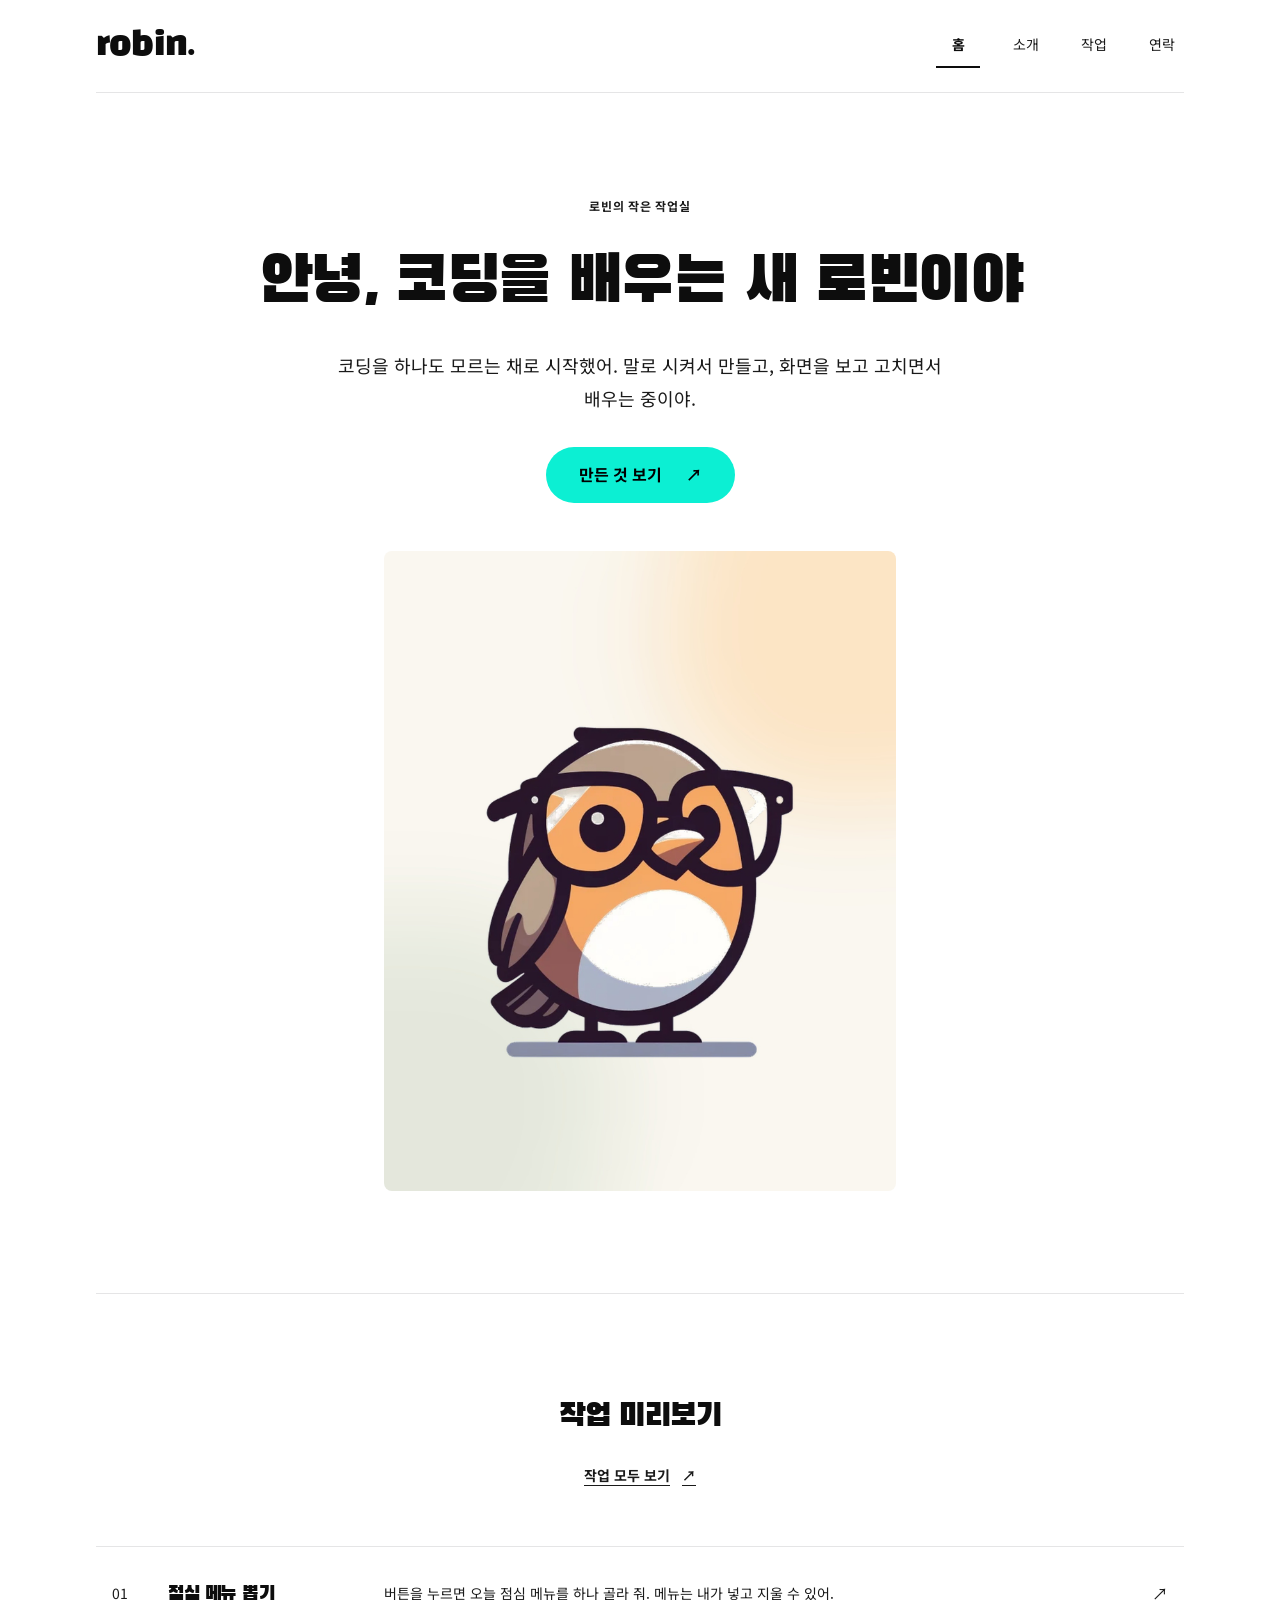
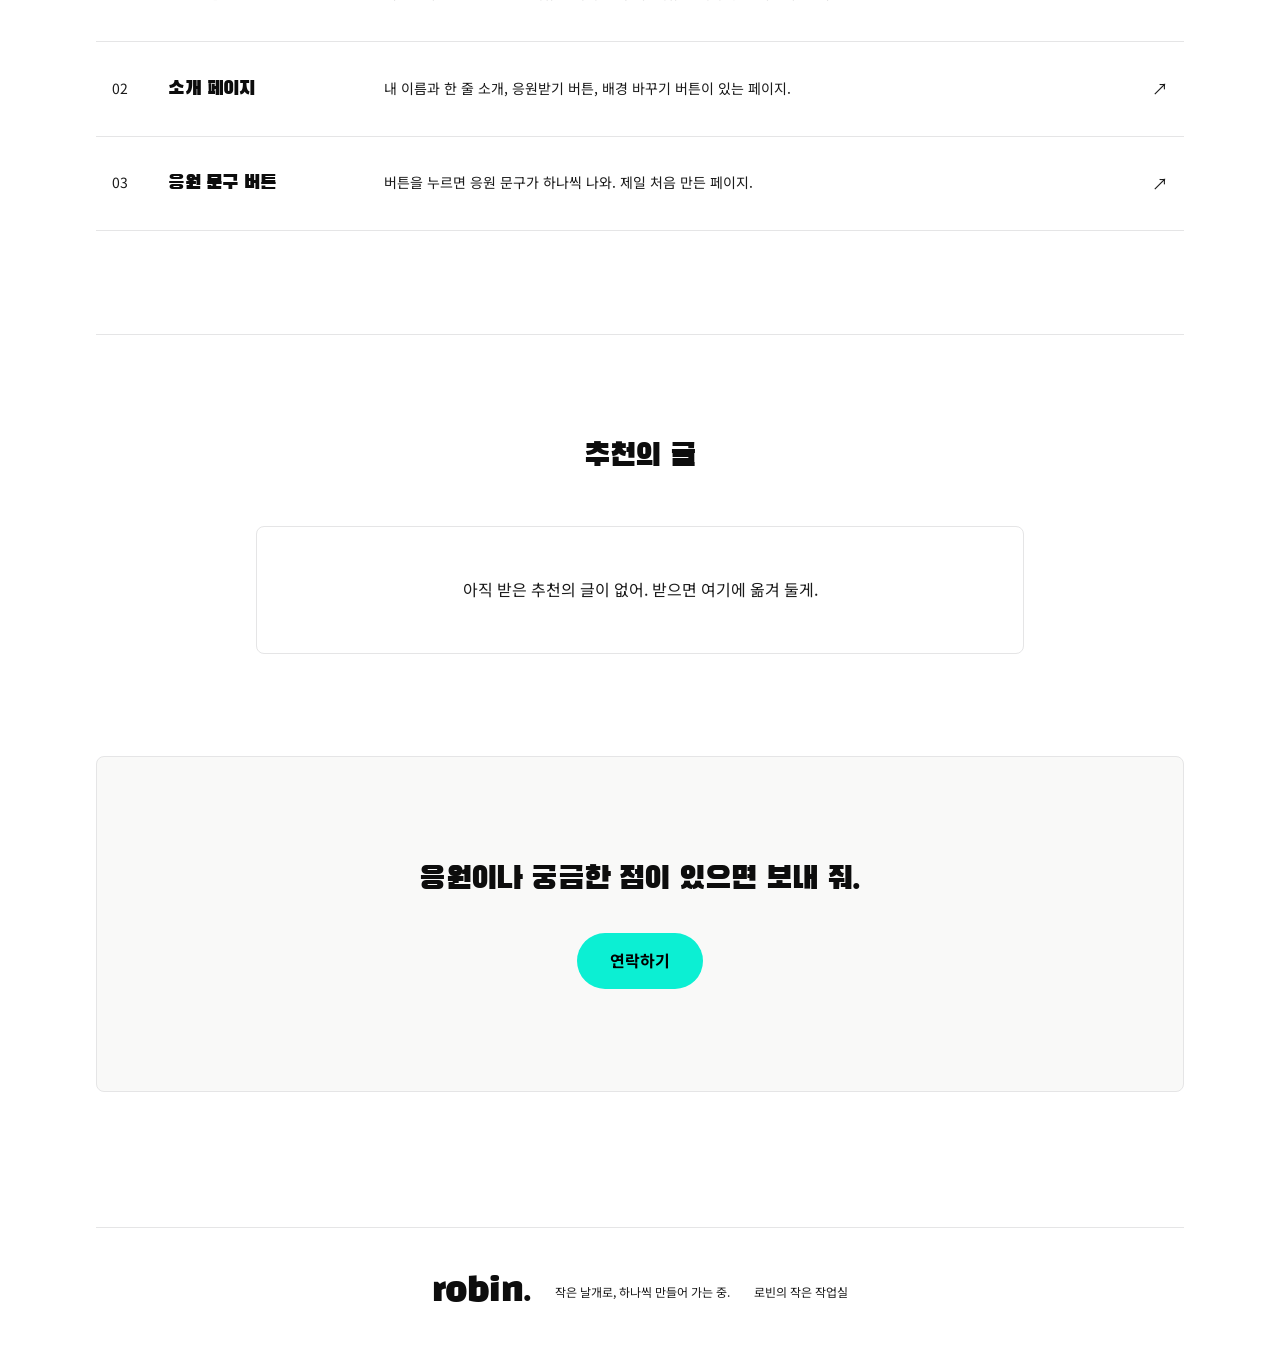
==== index.html @ fa88ef68 "Add files via upload" ====
<!DOCTYPE html>
<html lang="ko">
<head>
  <meta charset="UTF-8">
  <meta name="viewport" content="width=device-width, initial-scale=1.0">
  <meta name="description" content="코딩을 하나도 모르는 채로 시작했어. 말로 시켜서 만들고, 화면을 보고 고치면서 배우는 중이야.">
  <title>안녕, 코딩을 배우는 새 로빈이야 · 로빈의 작은 작업실</title>
  <link rel="icon" href="favicon.svg" type="image/svg+xml">
  <meta property="og:type" content="website">
  <meta property="og:locale" content="ko_KR">
  <meta property="og:site_name" content="로빈의 작은 작업실">
  <meta property="og:title" content="안녕, 코딩을 배우는 새 로빈이야 · 로빈의 작은 작업실">
  <meta property="og:description" content="코딩을 하나도 모르는 채로 시작했어. 말로 시켜서 만들고, 화면을 보고 고치면서 배우는 중이야.">
  <meta property="og:url" content="">
  <meta property="og:image" content="">
  <meta name="twitter:card" content="summary_large_image">
  <meta name="twitter:title" content="안녕, 코딩을 배우는 새 로빈이야 · 로빈의 작은 작업실">
  <meta name="twitter:description" content="코딩을 하나도 모르는 채로 시작했어. 말로 시켜서 만들고, 화면을 보고 고치면서 배우는 중이야.">
  <meta name="twitter:image" content="">
  <link rel="stylesheet" href="style.css">
  <script src="motion.js" defer></script>
</head>
<body>
  <a class="skip-link" href="#main">본문으로 건너뛰기</a>
  <header class="site-header wrap"><a class="brand" href="index.html" aria-label="로빈 홈">robin<span aria-hidden="true">.</span></a><nav aria-label="주 메뉴"><a href="index.html" aria-current="page">홈</a><a href="about.html">소개</a><a href="work.html">작업</a><a href="contact.html">연락</a></nav></header>
  <main id="main" class="wrap" tabindex="-1">
    <section class="hero">
      <div>
        <p class="eyebrow">로빈의 작은 작업실</p>
        <h1>안녕, 코딩을 배우는 새 로빈이야</h1>
        <p class="lead">코딩을 하나도 모르는 채로 시작했어. 말로 시켜서 만들고, 화면을 보고 고치면서 배우는 중이야.</p>
        <a class="button" href="work.html">만든 것 보기 <span aria-hidden="true">↗</span></a>
      </div>
      <img class="wrap" src="photo/profile.jpg" alt="로빈의 프로필 사진" width="1600" decoding="async">
    </section>
    <section class="section" aria-labelledby="preview-title">
      <div class="section-heading"><h2 id="preview-title">작업 미리보기</h2><a class="text-link" href="work.html">작업 모두 보기 <span aria-hidden="true">↗</span></a></div>
      <div class="preview-list">
        <a class="preview" href="work.html#lunch"><span class="number">01</span><h3>점심 메뉴 뽑기</h3><p>버튼을 누르면 오늘 점심 메뉴를 하나 골라 줘. 메뉴는 내가 넣고 지울 수 있어.</p><span aria-hidden="true">↗</span></a>
        <a class="preview" href="work.html#profile"><span class="number">02</span><h3>소개 페이지</h3><p>내 이름과 한 줄 소개, 응원받기 버튼, 배경 바꾸기 버튼이 있는 페이지.</p><span aria-hidden="true">↗</span></a>
        <a class="preview" href="work.html#cheer"><span class="number">03</span><h3>응원 문구 버튼</h3><p>버튼을 누르면 응원 문구가 하나씩 나와. 제일 처음 만든 페이지.</p><span aria-hidden="true">↗</span></a>
      </div>
    </section>
    <section class="section" aria-labelledby="recommendation-title">
      <div class="section-heading"><h2 id="recommendation-title">추천의 글</h2></div>
      <div class="recommendation-panel"><p>아직 받은 추천의 글이 없어. 받으면 여기에 옮겨 둘게.</p></div>
    </section>
    <section class="contact-banner" aria-labelledby="contact-banner-title">
      <h2 id="contact-banner-title">응원이나 궁금한 점이 있으면 보내 줘.</h2>
      <a class="button" href="contact.html">연락하기</a>
    </section>
  </main>
  <footer class="site-footer wrap"><a class="brand" href="index.html">robin<span aria-hidden="true">.</span></a><p>작은 날개로, 하나씩 만들어 가는 중.</p><span class="footer-note">로빈의 작은 작업실</span></footer>
</body>
</html>
---- style.css ----
@import url('https://fonts.googleapis.com/css2?family=Black+Han+Sans&family=Noto+Sans+KR:wght@400;700&display=swap');

/* 색 · 글꼴 · 크기 · 여백은 여기에서 한 번에 조절합니다. */
:root {
  --paper: #FFFFFF;
  --heading: #0D0D0D;
  --ink: #1A1A1A;
  --button-ink: #000000;
  --accent: #0CEFD3;
  --surface: #F9F9F8;
  --line: #E5E5E6;
  --clear: transparent;
  --font: "Noto Sans KR", sans-serif;
  --font-display: "Black Han Sans", "Noto Sans KR", sans-serif;
  --text-xs: .75rem;
  --text-sm: .875rem;
  --text-base: 1rem;
  --text-lead: 1.125rem;
  --text-h1: clamp(2.5rem, 6vw, 4rem);
  --text-h2: clamp(1.5rem, 3vw, 2rem);
  --text-h3: 1.25rem;
  --text-brand: 2rem;
  --weight-normal: 400;
  --weight-bold: 700;
  --leading: 1.85;
  --leading-heading: 1.3;
  --leading-brand: 1;
  --tracking-tight: -.025em;
  --tracking-label: .06em;
  --s0: 0;
  --s1: .25rem;
  --s2: .5rem;
  --s3: .75rem;
  --s4: 1rem;
  --s5: 1.5rem;
  --s6: 2rem;
  --s7: 3rem;
  --s8: 4rem;
  --gutter: clamp(1.25rem, 5vw, 4rem);
  --section-space: clamp(3rem, 8vw, 7rem);
  --content-width: 68rem;
  --heading-width: 52rem;
  --reading-width: 40rem;
  --portrait-width: 32rem;
  --panel-width: 48rem;
  --preview-number-width: 2rem;
  --preview-title-width: 12rem;
  --touch-size: 2.75rem;
  --button-height: 3rem;
  --radius-box: .5rem;
  --radius-pill: 999px;
  --line-width: 1px;
  --active-line-width: 2px;
  --focus-width: 3px;
  --focus-offset: .25rem;
  --underline-offset: .3em;
  --project-image-ratio: 4 / 3;
  --reveal-distance: 1rem;
  --reveal-duration: .5s;
  --reveal-easing: ease-out;
}

* { box-sizing: border-box; }
body {
  margin: var(--s0);
  min-height: 100vh;
  display: flex;
  flex-direction: column;
  background: var(--paper);
  color: var(--ink);
  font-family: var(--font);
  font-size: var(--text-base);
  font-weight: var(--weight-normal);
  line-height: var(--leading);
}
a { color: inherit; text-decoration: none; }
a:focus-visible, summary:focus-visible { outline: var(--focus-width) solid var(--heading); outline-offset: var(--focus-offset); }
a:hover { text-decoration: underline; text-underline-offset: var(--underline-offset); }
::selection { background: var(--heading); color: var(--paper); }
h1, h2, h3, p { margin: var(--s0); }
h1, h2, h3 {
  color: var(--heading);
  font-family: var(--font-display);
  font-weight: var(--weight-normal);
  line-height: var(--leading-heading);
  letter-spacing: var(--tracking-tight);
  word-break: keep-all;
  overflow-wrap: anywhere;
  text-wrap: balance;
}
h1 { font-size: var(--text-h1); }
h2 { font-size: var(--text-h2); }
h3 { font-size: var(--text-h3); }
p { word-break: keep-all; overflow-wrap: anywhere; }
p + p { margin-top: var(--s4); }
img { display: block; max-width: 100%; height: auto; border-radius: var(--radius-box); }
.wrap { width: min(100% - var(--gutter) * 2, var(--content-width)); margin-inline: auto; }
.site-header { display: flex; align-items: center; justify-content: space-between; gap: var(--s4); padding-block: var(--s5); border-bottom: var(--line-width) solid var(--line); }
.brand { color: var(--heading); font-family: var(--font-display); font-size: var(--text-brand); font-weight: var(--weight-normal); letter-spacing: var(--tracking-tight); line-height: var(--leading-brand); }
.brand span, .accent { color: var(--heading); }
nav { display: flex; gap: var(--s5); }
nav a { display: grid; place-items: center; min-height: var(--touch-size); min-width: var(--touch-size); font-size: var(--text-sm); border-bottom: var(--active-line-width) solid var(--clear); }
nav a[aria-current="page"] { color: var(--heading); border-color: var(--heading); font-weight: var(--weight-bold); }
main { flex: 1; min-width: var(--s0); }
.hero { display: grid; justify-items: center; gap: var(--s7); padding-block: var(--section-space); text-align: center; }
.hero > div { width: 100%; max-width: var(--heading-width); }
.hero p { max-width: var(--reading-width); margin-inline: auto; }
.hero > img.wrap { width: min(100%, var(--portrait-width)); }
.eyebrow { font-size: var(--text-xs); font-weight: var(--weight-bold); letter-spacing: var(--tracking-label); margin-bottom: var(--s5); }
.lead { font-size: var(--text-lead); margin-top: var(--s5); }
.button {
  display: inline-flex;
  align-items: center;
  justify-content: center;
  gap: var(--s5);
  max-width: 100%;
  min-height: var(--button-height);
  padding: var(--s3) var(--s6);
  border: var(--line-width) solid var(--clear);
  border-radius: var(--radius-pill);
  background: var(--accent);
  color: var(--button-ink);
  font-size: var(--text-base);
  font-weight: var(--weight-bold);
  text-align: center;
}
.button:hover { border-color: var(--button-ink); color: var(--button-ink); text-decoration: none; }
.button:active { background: var(--heading); color: var(--paper); }
.hero .button { margin-top: var(--s6); }
.text-link { display: inline-flex; align-items: center; justify-content: center; gap: var(--s3); min-height: var(--touch-size); font-size: var(--text-sm); font-weight: var(--weight-bold); text-decoration: underline; text-underline-offset: var(--underline-offset); }
.section { padding-block: var(--section-space); border-top: var(--line-width) solid var(--line); }
.section-heading { display: flex; flex-direction: column; align-items: center; gap: var(--s4); margin-bottom: var(--s7); text-align: center; }
.section-heading .eyebrow { margin-bottom: var(--s3); }
.preview { display: grid; grid-template-columns: var(--preview-number-width) var(--preview-title-width) minmax(0, 1fr) auto; align-items: center; gap: var(--s5); padding: var(--s6) var(--s4); border-top: var(--line-width) solid var(--line); }
.preview:last-child { border-bottom: var(--line-width) solid var(--line); }
.preview p, .number { font-size: var(--text-sm); }
.preview:hover { background: var(--surface); text-decoration: none; }
.preview:hover h3 { text-decoration: underline; text-underline-offset: var(--underline-offset); }
.site-footer { display: flex; flex-wrap: wrap; align-items: center; justify-content: center; gap: var(--s5); padding-block: var(--s7); margin-top: var(--s6); border-top: var(--line-width) solid var(--line); text-align: center; }
.site-footer p, .footer-note { font-size: var(--text-xs); }
.page-heading { padding-block: var(--section-space); text-align: center; }
.about-intro { padding-bottom: var(--section-space); }
.about-grid { display: grid; grid-template-columns: minmax(0, 1fr); gap: var(--s5); }
.about-card { min-width: var(--s0); padding: var(--s6) var(--s5); border: var(--line-width) solid var(--line); border-radius: var(--radius-box); text-align: center; }
.about-card h3 { margin-bottom: var(--s4); }
.project-grid { display: grid; grid-template-columns: minmax(0, 1fr); gap: var(--s5); padding-bottom: var(--section-space); }
.project { min-width: var(--s0); overflow: hidden; border: var(--line-width) solid var(--line); border-radius: var(--radius-box); scroll-margin-top: var(--s6); }
.project > img { width: 100%; aspect-ratio: var(--project-image-ratio); object-fit: cover; border-radius: var(--s0); }
.project-copy { min-width: var(--s0); padding: var(--s5); text-align: center; }
.project-copy h2 { font-size: var(--text-h3); margin-bottom: var(--s4); }
.project-copy .eyebrow { margin-bottom: var(--s3); }
.project-copy .text-link { margin-top: var(--s4); }
.muted { color: var(--ink); }
.contact-heading { padding-bottom: var(--s7); }
.contact-panel { display: flex; flex-direction: column; align-items: center; gap: var(--s6); max-width: var(--panel-width); padding: var(--s7); margin-inline: auto; margin-bottom: var(--s6); background: var(--surface); border: var(--line-width) solid var(--line); border-radius: var(--radius-box); text-align: center; }
.recommendation-panel { max-width: var(--panel-width); margin-inline: auto; padding: var(--s7) var(--s5); border: var(--line-width) solid var(--line); border-radius: var(--radius-box); text-align: center; }
.contact-banner { display: grid; justify-items: center; gap: var(--s6); padding: var(--section-space) var(--s5); margin-bottom: var(--section-space); background: var(--surface); border: var(--line-width) solid var(--line); border-radius: var(--radius-box); text-align: center; }
.contact-banner h2 { max-width: var(--reading-width); }
.faq { max-width: var(--panel-width); margin-inline: auto; }
.faq-list { border: var(--line-width) solid var(--line); border-radius: var(--radius-box); }
.faq details + details { border-top: var(--line-width) solid var(--line); }
.faq summary { min-height: var(--touch-size); padding: var(--s5); font-weight: var(--weight-bold); cursor: pointer; word-break: keep-all; overflow-wrap: anywhere; }
.faq summary:hover { text-decoration: underline; text-underline-offset: var(--underline-offset); }
.faq details p { padding: var(--s0) var(--s5) var(--s5); }
.contact-panel > div { max-width: 100%; }
.contact-panel .eyebrow { margin-bottom: var(--s3); }
.contact-panel p:last-child { margin-top: var(--s3); font-size: var(--text-sm); }
.skip-link { position: fixed; top: var(--s4); left: var(--s4); z-index: 10; padding: var(--s3) var(--s4); background: var(--heading); color: var(--paper); border-radius: var(--radius-box); transform: translateY(-200%); }
.skip-link:focus { transform: translateY(0); color: var(--paper); }

@keyframes section-reveal {
  from { opacity: 0; transform: translateY(var(--reveal-distance)); }
  to { opacity: 1; transform: translateY(0); }
}

@media (prefers-reduced-motion: no-preference) {
  .section-revealed {
    animation: section-reveal var(--reveal-duration) var(--reveal-easing) 1;
  }
  .section-revealed:focus-within { animation: none; }
}

@media (min-width: 761px) {
  .project-grid, .about-grid { grid-template-columns: repeat(3, minmax(0, 1fr)); }
}
@media (max-width: 760px) {
  .preview { grid-template-columns: var(--preview-number-width) minmax(0, 1fr) auto; gap: var(--s3); padding-inline: var(--s0); }
  .preview p { grid-column: 2; grid-row: 2; }
  .preview > span:last-child { grid-column: 3; grid-row: 1 / 3; }
  .site-footer { flex-direction: column; gap: var(--s4); }
  .contact-panel { padding: var(--s5); }
}
@media (max-width: 420px) {
  .site-header { flex-direction: column; gap: var(--s3); }
  nav { width: 100%; justify-content: space-between; gap: var(--s2); }
}
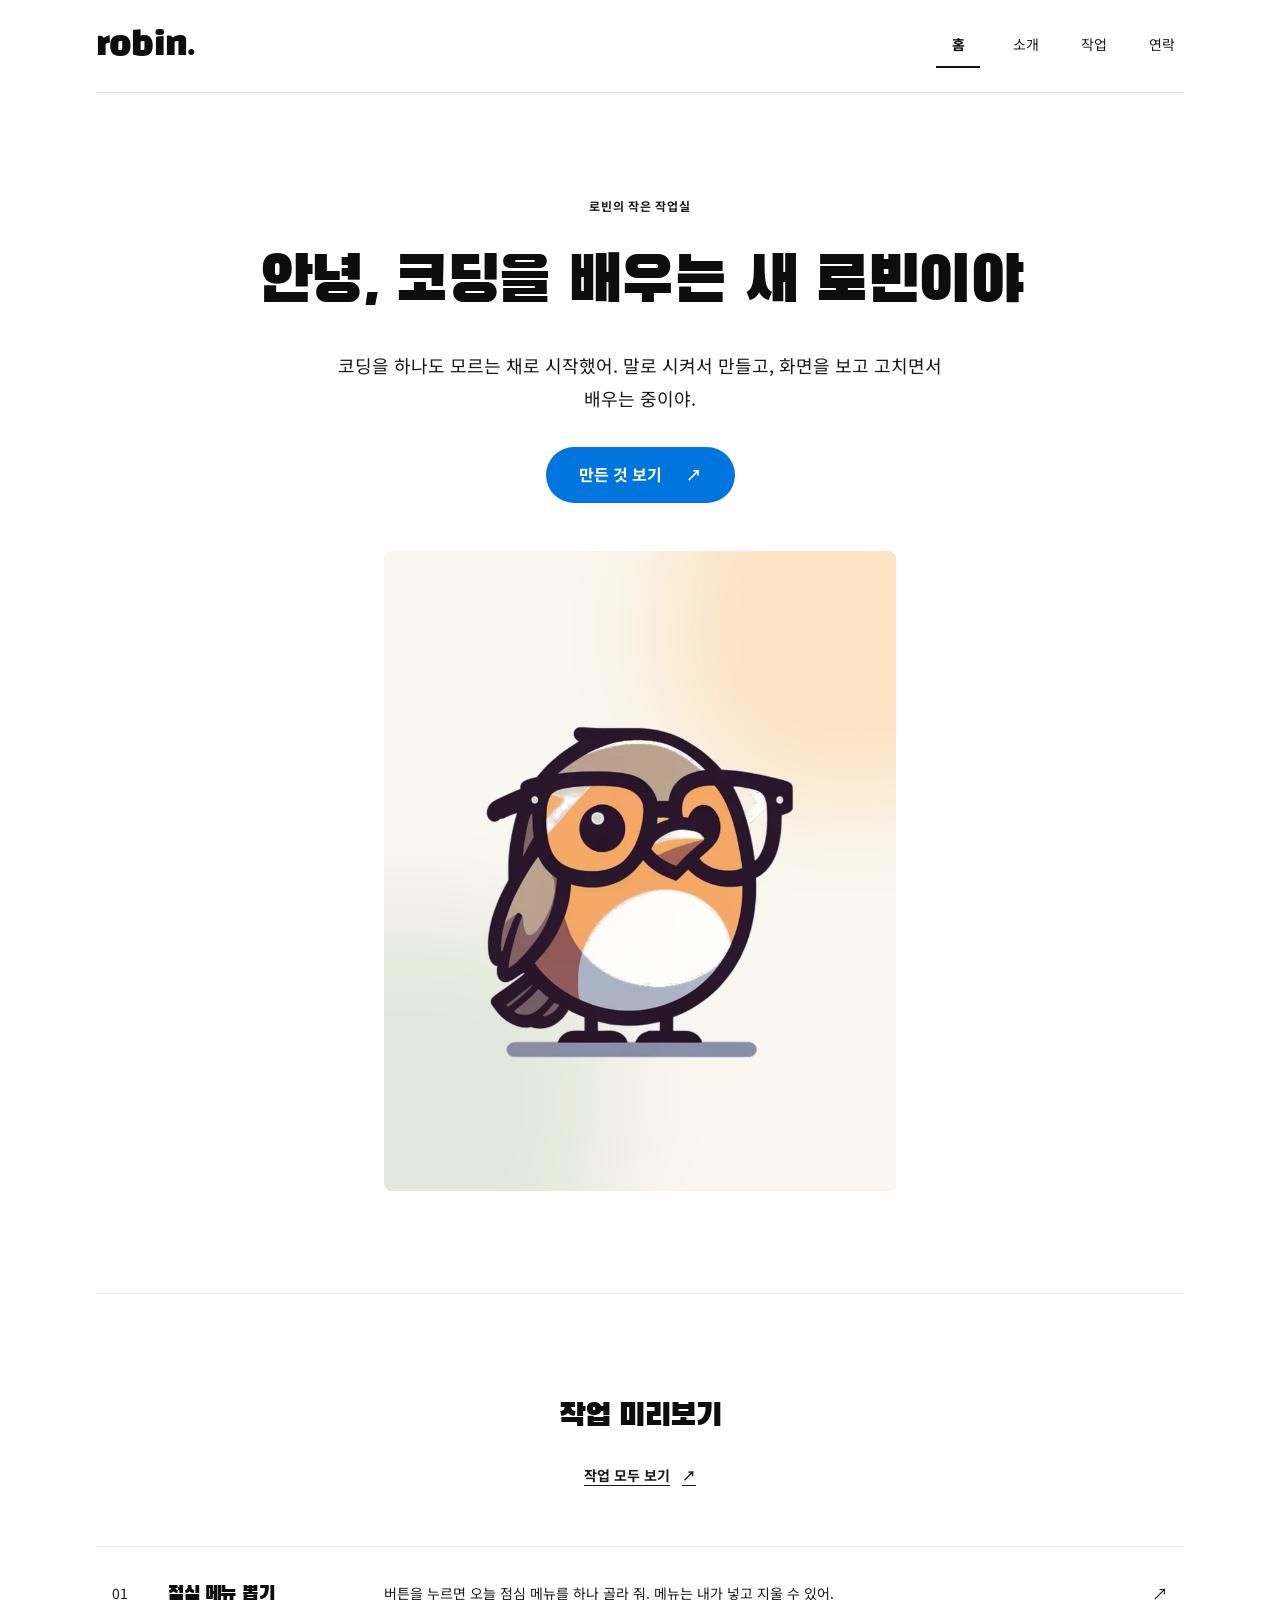
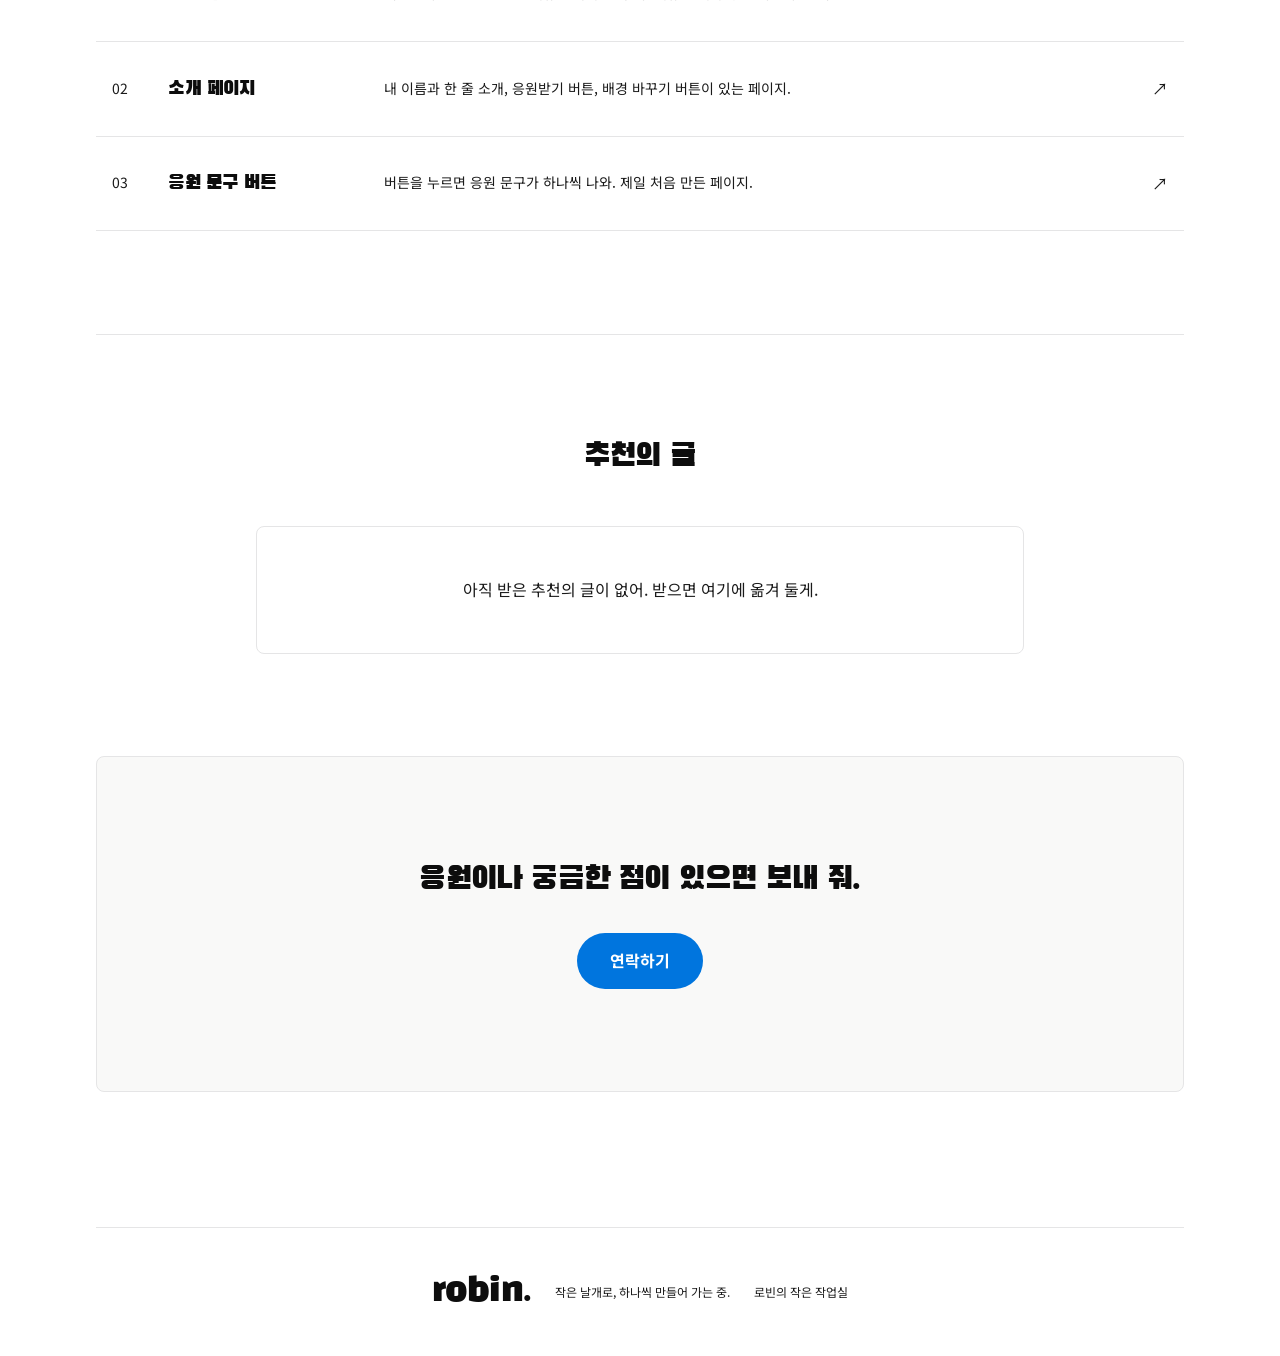
==== commit 5d141612: "spike: og tags" ====
--- a/index.html
+++ b/index.html
@@ -11,12 +11,12 @@
   <meta property="og:site_name" content="로빈의 작은 작업실">
   <meta property="og:title" content="안녕, 코딩을 배우는 새 로빈이야 · 로빈의 작은 작업실">
   <meta property="og:description" content="코딩을 하나도 모르는 채로 시작했어. 말로 시켜서 만들고, 화면을 보고 고치면서 배우는 중이야.">
-  <meta property="og:url" content="">
-  <meta property="og:image" content="">
+  <meta property="og:url" content="https://c10-spike.robintech.cloud/">
+  <meta property="og:image" content="https://c10-spike.robintech.cloud/photo/profile.jpg">
   <meta name="twitter:card" content="summary_large_image">
   <meta name="twitter:title" content="안녕, 코딩을 배우는 새 로빈이야 · 로빈의 작은 작업실">
   <meta name="twitter:description" content="코딩을 하나도 모르는 채로 시작했어. 말로 시켜서 만들고, 화면을 보고 고치면서 배우는 중이야.">
-  <meta name="twitter:image" content="">
+  <meta name="twitter:image" content="https://c10-spike.robintech.cloud/photo/profile.jpg">
   <link rel="stylesheet" href="style.css">
   <script src="motion.js" defer></script>
 </head>
--- a/style.css
+++ b/style.css
@@ -5,8 +5,8 @@
   --paper: #FFFFFF;
   --heading: #0D0D0D;
   --ink: #1A1A1A;
-  --button-ink: #000000;
-  --accent: #0CEFD3;
+  --button-ink: #FFFFFF;
+  --accent: #0075DE;
   --surface: #F9F9F8;
   --line: #E5E5E6;
   --clear: transparent;
